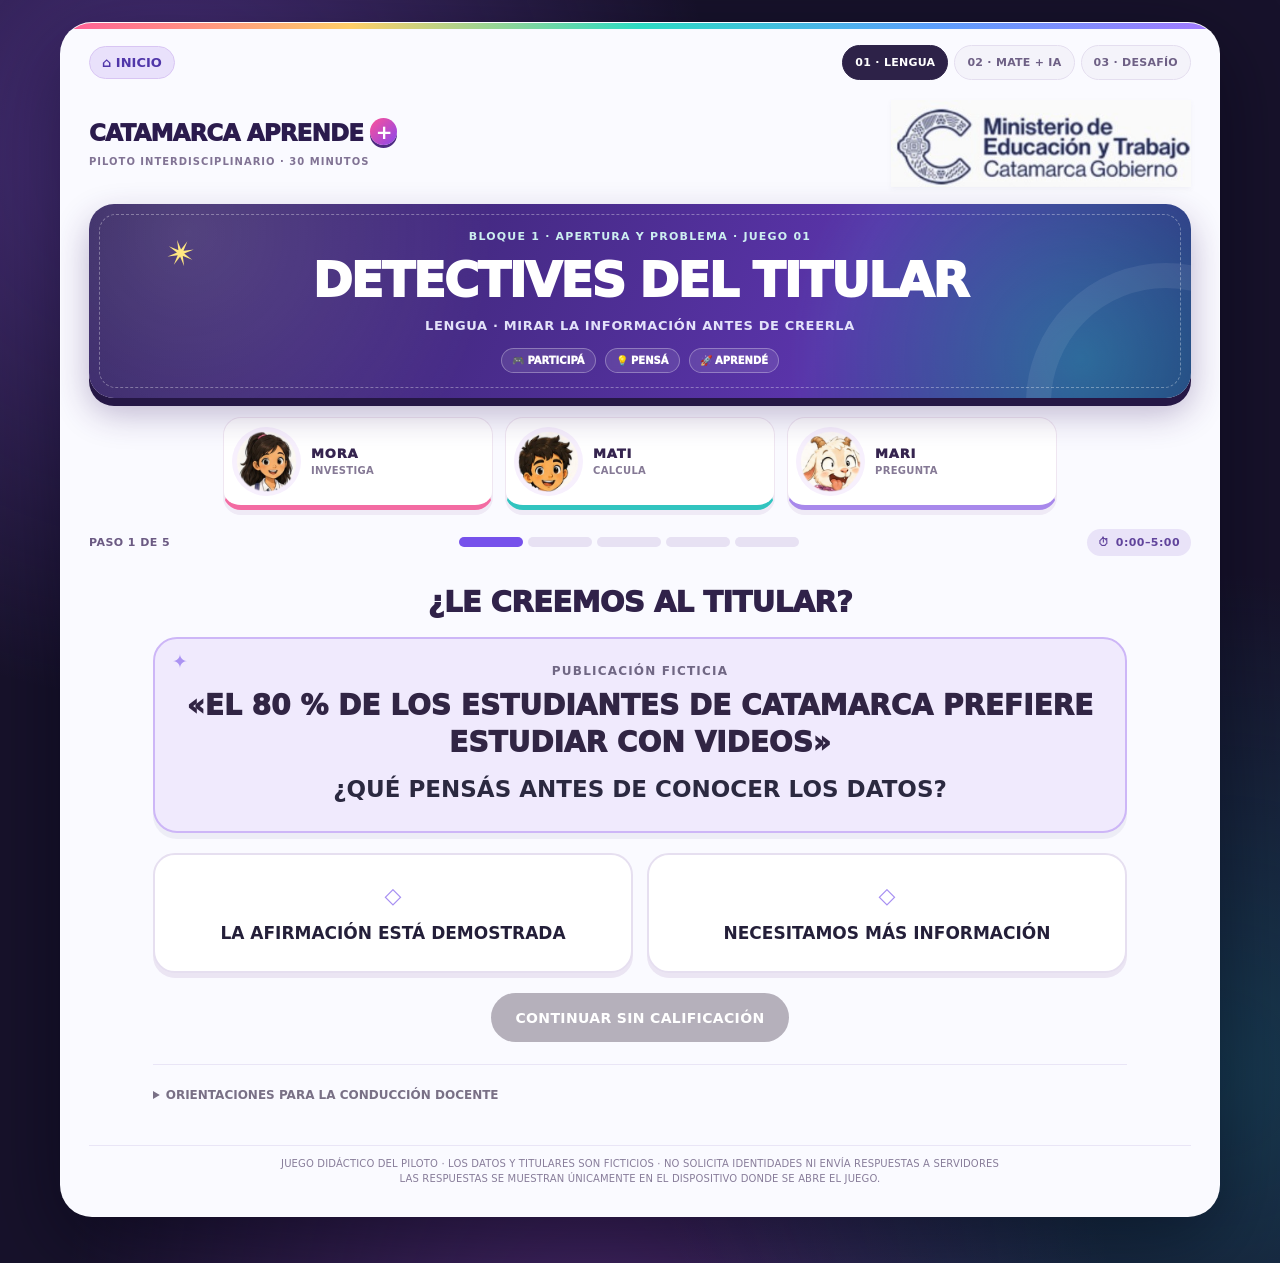
==== juego1/index.html @ d1eacff7 "Add files via upload" ====
<!doctype html>
<html lang="es-AR">
<head>
<meta charset="utf-8"><meta name="viewport" content="width=device-width,initial-scale=1">
<meta name="theme-color" content="#241638">
<meta name="description" content="Juego interactivo del piloto interdisciplinario Catamarca Aprende +. Bloque 1 de 3.">
<title>DETECTIVES DEL TITULAR | Catamarca Aprende +</title>
<link rel="stylesheet" href="../assets/styles.css">
</head>
<body>
<div class="shell game-shell juego1">
<nav class="site-nav" aria-label="Navegación de los juegos">
<a class="home-link" href="../index.html">⌂ INICIO</a>
<div class="block-nav"><a href="../juego1/index.html" aria-current="page">01 · LENGUA</a><a href="../juego2/index.html" >02 · MATE + IA</a><a href="../juego3/index.html" >03 · DESAFÍO</a></div>
</nav>
<div class="masthead"><div class="head-program"><div class="brand">CATAMARCA APRENDE <b>+</b></div><div class="pilot">PILOTO INTERDISCIPLINARIO · 30 MINUTOS</div></div><div class="institutional-lockup" aria-label="Ministerio de Educación y Trabajo, Gobierno de Catamarca"><img src="../assets/logo-ministerio-original.png" alt="Ministerio de Educación y Trabajo · Gobierno de Catamarca" width="264" height="76"></div></div>
<header class="ribbon"><span class="ribbon-spark" aria-hidden="true">✴</span><div class="block">BLOQUE 1 · APERTURA Y PROBLEMA · JUEGO <span id="game-num">01</span></div><h1>DETECTIVES DEL TITULAR</h1><div class="sub">LENGUA · MIRAR LA INFORMACIÓN ANTES DE CREERLA</div><div class="game-hero-chips"><span>🎮 PARTICIPÁ</span><span>💡 PENSÁ</span><span>🚀 APRENDÉ</span></div></header>
<div class="mascots" aria-label="Personajes institucionales: Mora, Mati y Mari">
<div class="mascot mora"><img src="../assets/mora.png" alt="Mora, estudiante adolescente de Catamarca" width="78" height="78"><div><strong>MORA</strong><small>INVESTIGA</small></div></div>
<div class="mascot mati"><img src="../assets/mati.png" alt="Mati, estudiante adolescente de Catamarca" width="78" height="78"><div><strong>MATI</strong><small>CALCULA</small></div></div>
<div class="mascot mari"><img src="../assets/mari.png" alt="Mari, cabrita de Catamarca" width="78" height="78"><div><strong>MARI</strong><small>PREGUNTA</small></div></div>
</div>
<div class="meta"><span id="progress-label"></span><div class="track" id="track" aria-label="Progreso"></div><span class="timer">⏱ <span id="step-time"></span></span></div>
<main id="content" class="content" aria-live="polite"></main>
<div class="footer">JUEGO DIDÁCTICO DEL PILOTO · LOS DATOS Y TITULARES SON FICTICIOS · NO SOLICITA IDENTIDADES NI ENVÍA RESPUESTAS A SERVIDORES<br>LAS RESPUESTAS SE MUESTRAN ÚNICAMENTE EN EL DISPOSITIVO DONDE SE ABRE EL JUEGO.</div>
</div>
<script>const SETTINGS={"filename":"Juego_1_Detectives_del_Titular.html","gameNo":"01","block":"BLOQUE 1 · APERTURA Y PROBLEMA","timing":"0:00–10:00","title":"DETECTIVES DEL TITULAR","subtitle":"LENGUA · MIRAR LA INFORMACIÓN ANTES DE CREERLA","steps":[{"type":"poll","time":"0:00–5:00","title":"¿LE CREEMOS AL TITULAR?","lead":"PUBLICACIÓN FICTICIA","headline":"«EL 80 % DE LOS ESTUDIANTES DE CATAMARCA PREFIERE ESTUDIAR CON VIDEOS»","prompt":"¿QUÉ PENSÁS ANTES DE CONOCER LOS DATOS?","options":["LA AFIRMACIÓN ESTÁ DEMOSTRADA","NECESITAMOS MÁS INFORMACIÓN"],"feedback":"ESTA ES UNA OPINIÓN INICIAL, NO UNA PRUEBA. NO HAY RESPUESTA CALIFICADA EN ESTA PRIMERA ELECCIÓN.","teacher":"Invitar a participar sin solicitar nombres ni mostrar identidades. No indicar aún cuál opción es más razonable."},{"type":"single","time":"5:00–10:00","title":"¿QUÉ AFIRMA REALMENTE?","prompt":"¿QUÉ SOSTIENE EL TITULAR FICTICIO?","options":["QUE SE CONSULTÓ A SOLO DIEZ ESTUDIANTES","QUE EL 80 % DE TODOS LOS ESTUDIANTES DE CATAMARCA PREFIERE VIDEOS","QUE TODOS LOS ESTUDIANTES VEN VIDEOS TODOS LOS DÍAS"],"correct":1,"feedback":"EL TITULAR HACE UNA AFIRMACIÓN SOBRE TODOS LOS ESTUDIANTES DE CATAMARCA; TODAVÍA NO SABEMOS SI SUS DATOS ALCANZAN PARA SOSTENERLA.","teacher":"Preguntar a quiénes se refiere «los estudiantes de Catamarca» y qué significa afirmar algo sobre todos."},{"type":"multi","time":"5:00–10:00","title":"BUSCAMOS LO QUE FALTA","prompt":"SELECCIONÁ LOS DATOS QUE NECESITARÍAMOS PARA EVALUAR LA AFIRMACIÓN.","options":["QUIÉN HIZO LA CONSULTA","A CUÁNTAS PERSONAS PREGUNTARON","DÓNDE SE HIZO","CÓMO ELIGIERON A LAS PERSONAS","DE QUÉ COLOR ERA EL AFICHE","QUÉ TAMAÑO TENÍA EL TITULAR"],"correct":[0,1,2,3],"feedback":"IMPORTAN LA FUENTE, EL TAMAÑO DEL GRUPO, EL LUGAR Y CÓMO SE ELIGIÓ A LAS PERSONAS. EL DISEÑO DEL AFICHE NO DEMUESTRA LA AFIRMACIÓN.","teacher":"Retomar las cuatro preguntas del guion: quién, cuántos, dónde y si representa a todos o solo a quienes contestaron."},{"type":"reveal","time":"5:00–10:00","title":"SE REVELAN LOS DATOS","prompt":"ESTO ES LO QUE SABEMOS DEL EJEMPLO INVENTADO:","facts":[["10","ESTUDIANTES CONSULTADOS"],["8","RESPONDIERON «VIDEOS»"],["?","NO SABEMOS CÓMO SE ELIGIÓ EL GRUPO"]],"bottom":"UNA CONSULTA A DIEZ PERSONAS NO DEMUESTRA POR SÍ SOLA QUÉ PREFIEREN TODOS LOS ESTUDIANTES DE CATAMARCA.","teacher":"Diferenciar los datos disponibles de la conclusión excesiva del titular. Explicitar que los datos fueron inventados con fines didácticos."},{"type":"single","time":"5:00–10:00","title":"UNA CONCLUSIÓN RESPONSABLE","prompt":"¿QUÉ PODEMOS AFIRMAR CON ESTOS DATOS?","options":["OCHO DE LOS DIEZ ESTUDIANTES CONSULTADOS RESPONDIERON «VIDEOS»","EL 80 % DE TODOS LOS ESTUDIANTES DE CATAMARCA PREFIERE VIDEOS","EN TODAS LAS ESCUELAS LOS VIDEOS SON LA OPCIÓN FAVORITA"],"correct":0,"feedback":"LA FRASE RESPONSABLE HABLA DEL GRUPO QUE REALMENTE FUE CONSULTADO, SIN EXTENDERLO A TODA LA PROVINCIA.","teacher":"Cerrar preguntando: ¿qué cambia cuando decimos «de los diez consultados» en lugar de «de Catamarca»?"}]};</script><script src="../assets/game.js"></script>
</body></html>
---- assets/styles.css ----
:root{--violet:#6938a0;--deep:#3f236d;--paper:#fffcf8;--ink:#2d2441;--ice:#dff4ff;--iceborder:#9fd4f2;--line:#e8deef;--neutral:#f7f5fa;--good:#174f49;--warn:#8c4e25}
*{box-sizing:border-box}html{font-family:system-ui,-apple-system,'Segoe UI',Arial,sans-serif;color:var(--ink);background:#f0eff7}
body{margin:0;padding:22px 16px 34px;min-height:100vh;background:radial-gradient(circle at 2% 4%,#efe5fb,transparent 28%),radial-gradient(circle at 96% 94%,#dff5ff,transparent 30%),#f3f1f7}
.shell{max-width:1040px;margin:0 auto;background:var(--paper);border:3px dotted #a779c8;border-radius:26px;padding:18px 24px 24px;box-shadow:0 14px 46px #3825551c}
.masthead{display:flex;justify-content:space-between;align-items:center;gap:12px;font-weight:800;font-size:13px;letter-spacing:.075em;color:#5f427e;padding:4px 5px 12px}.brand b{display:inline-grid;place-items:center;background:#702fa8;color:white;width:19px;height:19px;border-radius:50%}.pilot{font-size:11px;color:#7d748b;text-align:right}
.ribbon{position:relative;background:var(--violet);color:white;text-align:center;border-radius:17px;padding:16px 20px 17px;box-shadow:0 5px 0 #47236c;overflow:hidden}.ribbon:before{content:'';position:absolute;inset:7px;border:2px dashed #ffffff80;border-radius:11px;pointer-events:none}.ribbon .block{font-size:12px;letter-spacing:.12em;font-weight:850;opacity:.92}.ribbon h1{margin:6px 0 0;font-size:clamp(23px,3.6vw,37px);line-height:1.14;letter-spacing:.005em}.ribbon .sub{font-size:12px;font-weight:750;letter-spacing:.07em;margin-top:9px;opacity:.95}
.mascots{display:flex;justify-content:center;gap:9px;margin:16px auto 7px}.mascot{padding:6px 11px;border:1px solid #ded4ee;border-radius:999px;background:#fff;color:#65488b;font-size:11px;font-weight:800}.mascot .face{font-size:15px;margin-right:4px}
.meta{display:flex;justify-content:space-between;align-items:center;flex-wrap:wrap;gap:8px;margin:16px 0 8px;font-size:12px;font-weight:800;color:#715b8a}.timer{display:inline-flex;align-items:center;gap:6px;background:#eee8f7;border-radius:999px;padding:7px 11px}.track{display:flex;gap:5px;flex:1;max-width:260px}.track span{height:8px;border-radius:99px;flex:1;background:#e6dfed}.track span.active{background:#8759b6}
.content{padding:8px 4px 2px}.step-title{font-size:clamp(19px,2.5vw,26px);margin:6px 0 15px;font-weight:900;color:#432267;text-align:center}.blue{background:var(--ice);border:2px solid var(--iceborder);border-radius:22px;text-align:center;padding:21px 19px;margin:10px 0 18px;box-shadow:0 4px 0 #b5e2fa}.blue .lead{color:#576a89;font-size:11px;letter-spacing:.13em;font-weight:850;margin-bottom:9px}.blue .headline{font-size:clamp(18px,2.8vw,27px);font-weight:950;color:#342858;line-height:1.33;margin-bottom:13px}.blue .prompt{font-size:clamp(19px,2.7vw,25px);font-weight:880;line-height:1.38}.blue .headline+.prompt{font-size:clamp(17px,2.5vw,23px)}
.options{display:grid;grid-template-columns:repeat(3,minmax(0,1fr));gap:13px;margin:15px 0}.options.two{grid-template-columns:repeat(2,minmax(0,1fr))}.options.many{grid-template-columns:repeat(3,minmax(0,1fr))}
.option{min-height:122px;width:100%;text-align:center;background:#fff;border:2px solid #e4d9ee;border-radius:16px;padding:19px 12px;box-shadow:0 5px 0 #efebf3;font-family:inherit;color:var(--ink);font-size:clamp(13px,1.6vw,17px);line-height:1.37;word-wrap:break-word;font-weight:850;cursor:pointer;transition:transform .13s,border .13s,box-shadow .13s}.option:hover:not(:disabled){transform:translateY(-2px);border-color:#a382c9}.option:focus-visible,.action:focus-visible,.secondary:focus-visible,.person:focus-visible,textarea:focus-visible{outline:3px solid #f1a94e;outline-offset:3px}.option.selected{border-color:var(--violet);background:#f0e6fc;box-shadow:0 5px 0 #dccbef}.option:disabled{cursor:default;opacity:1}
.mini-note{margin:8px 0 12px;font-size:13px;color:#726783;text-align:center}.person-grid{display:grid;grid-template-columns:repeat(5,minmax(0,1fr));gap:12px;max-width:720px;margin:18px auto}.person{background:#fff;border:2px solid #e0d6e9;border-radius:17px;height:102px;display:flex;flex-direction:column;align-items:center;justify-content:center;gap:5px;font-family:inherit;font-size:27px;cursor:pointer;color:#5d5270}.person small{font-size:11px;font-weight:850}.person.selected{background:#e5ddf6;border-color:#7950ac;box-shadow:inset 0 0 0 2px #ffffff95}.count{text-align:center;font-size:19px;font-weight:900;color:var(--deep)}
.facts{display:grid;grid-template-columns:repeat(3,minmax(0,1fr));gap:14px;margin:22px 0}.fact{padding:21px 12px;min-height:158px;background:#fff;border:2px solid #e9e0ef;border-radius:16px;text-align:center;display:flex;flex-direction:column;justify-content:center;gap:12px}.fact strong{font-size:39px;color:var(--violet)}.fact span{font-weight:850;font-size:15px;line-height:1.38}.bottom-note{text-align:center;font-weight:750;line-height:1.55;background:#f8f6fc;border-radius:12px;padding:15px;margin:18px 0}
textarea{width:100%;display:block;border:2px solid #b9a4d2;border-radius:14px;padding:16px;font-family:inherit;font-weight:750;min-height:113px;resize:vertical;font-size:16px;background:#fff;line-height:1.5}.model{background:#f1f6fb;border-left:5px solid #5a81bb;border-radius:10px;padding:16px;margin-top:15px;line-height:1.5}.model strong{display:block;margin-bottom:7px}
.controls{display:flex;align-items:center;justify-content:center;gap:10px;flex-wrap:wrap;margin:18px 0 12px}.action,.secondary{padding:13px 23px;border-radius:999px;border:0;font-family:inherit;font-weight:850;letter-spacing:.025em;font-size:14px;cursor:pointer;min-width:175px}.action{background:var(--violet);color:white;box-shadow:0 4px 0 #4b2576}.action:hover:not(:disabled){background:#5c288e}.action:disabled{background:#a9a3b2;box-shadow:none;cursor:not-allowed}.secondary{background:#f5f0f9;color:#5b3d81;border:1px solid #e0d3ea}
.feedback{padding:17px 19px;border-radius:14px;margin:18px 0;font-weight:780;line-height:1.5;background:#eee9f6;color:#4b3466;border-left:5px solid var(--violet)}.feedback.good{background:#eaf5f1;border-left-color:var(--good);color:#224f49}.feedback.try{background:#fff2e8;border-left-color:var(--warn);color:#754521}
.teacher{border-top:1px solid var(--line);margin-top:22px;padding-top:13px;font-size:13px;color:#6b6176}.teacher summary{cursor:pointer;font-weight:800}.teacher p{line-height:1.5}.footer{text-align:center;margin-top:20px;padding:10px 0 2px;border-top:1px solid var(--line);color:#8e849c;font-size:11px;line-height:1.5}
.finish{margin:20px 0 14px;text-align:center;font-size:22px;font-weight:850;color:#5a377f}
@media(max-width:650px){body{padding:8px}.shell{padding:11px 12px;border-radius:16px}.masthead{font-size:11px}.options,.options.many,.options.two,.facts{grid-template-columns:1fr}.option{min-height:83px;font-size:15px}.person-grid{gap:5px}.person{height:80px;font-size:21px}.fact{min-height:110px}.blue{padding:17px 13px}.mascot{font-size:10px;padding:5px 7px}.pilot{font-size:9px}.ribbon{padding:17px 10px}.meta{justify-content:center}.track{width:100%;max-width:none}}
@media print{body{background:#fff}.shell{box-shadow:none}.controls,.teacher,.footer{display:none}}

/* Ajustes visuales del piloto: personajes originales y navegación GitHub Pages */
:root{--pink:#c85a89;--teal:#0795a3;--mari:#b88956}
a{color:inherit}body{background:radial-gradient(circle at 8% 10%,#f8e7f5 0,transparent 32%),radial-gradient(circle at 93% 87%,#ddf4ff 0,transparent 31%),#f4f0fa}
.shell{max-width:1080px;border-color:#a584bf;box-shadow:0 18px 50px #34204e20}
.site-nav{display:flex;align-items:center;justify-content:space-between;gap:12px;flex-wrap:wrap;margin:0 0 13px}
.home-link{display:inline-flex;align-items:center;gap:7px;text-decoration:none;font-size:13px;font-weight:900;color:#5b347e;padding:8px 12px;border-radius:99px;background:#efe6f9}
.home-link:hover{background:#e7d9f5}
.block-nav{display:flex;gap:6px;flex-wrap:wrap}
.block-nav a{font-size:11px;font-weight:900;letter-spacing:.025em;text-decoration:none;color:#654979;padding:8px 10px;border-radius:99px;background:#f7f4fa;border:1px solid #e7dcf1}
.block-nav a[aria-current="page"]{color:white;background:#7246a2;border-color:#7246a2}
.block-nav a:hover{border-color:#ad87c9}
.masthead{padding:5px 5px 14px}
.ribbon{background:linear-gradient(124deg,#7743ac,#633296 60%,#5a2a89);border-radius:18px;box-shadow:0 5px 0 #4b256d}
.ribbon h1{text-wrap:balance}.ribbon .sub{line-height:1.45}
.mascots{gap:12px;flex-wrap:wrap;margin:14px auto 13px}
.mascot{display:flex;align-items:center;gap:10px;min-width:175px;justify-content:center;padding:7px 15px 7px 7px;border:2px solid #eadff0;border-radius:20px;background:#fff;color:#65488b;box-shadow:0 3px 0 #efebf3;font-size:12px;letter-spacing:.07em}
.mascot img{height:78px;width:78px;object-fit:contain;display:block;border-radius:50%;background:#fff9f6}
.mascot strong{font-size:15px;font-weight:950;color:#402a55}.mascot small{display:block;color:#877a98;margin-top:4px;font-size:9px;letter-spacing:.03em}
.mascot.mora{border-bottom:4px solid #dc75a0}.mascot.mati{border-bottom:4px solid #2e9dac}.mascot.mari{border-bottom:4px solid #b486c9}
.content .step-title{margin-top:10px}.blue{background:#e5f5ff;border-color:#9bcfe9}
.option{background:#fffdfc}.option.selected{background:#f3eafb}
.footer{margin-top:25px}
.home-ribbon{padding:26px 18px 26px}.home-ribbon h1{font-size:clamp(30px,5vw,53px);margin-bottom:13px}.home-ribbon .sub{font-size:14px}
.intro{text-align:center;line-height:1.58;font-size:15px;color:#665672;max-width:760px;margin:18px auto}
.home-cast{display:flex;gap:15px;justify-content:center;margin:22px 0 20px;flex-wrap:wrap}
.home-cast .hero-character{border:2px solid #ecdff2;border-radius:20px;padding:13px 17px;display:flex;flex-direction:column;align-items:center;gap:6px;min-width:168px;background:linear-gradient(160deg,#fff,#f8f3fb);box-shadow:0 4px 0 #f0eaf4}
.hero-character img{height:140px;width:140px;object-fit:contain}.hero-character strong{font-size:15px;letter-spacing:.08em;color:#583476}
.hero-character span{font-size:11px;color:#80708a}
.games-grid{display:grid;grid-template-columns:repeat(3,minmax(0,1fr));gap:15px;margin:23px 0}
.game-card{padding:19px;border:2px solid #e6dbef;border-radius:22px;background:#fff;display:flex;flex-direction:column;align-items:flex-start;box-shadow:0 6px 0 #ece6f2}
.game-card .number{font-size:11px;font-weight:950;letter-spacing:.14em;color:#754d9b}
.game-card h2{font-size:23px;line-height:1.23;color:#4a2770;margin:9px 0 7px}
.game-card .hours{font-size:12px;font-weight:900;color:#3b859b;background:#e8f6fb;border-radius:99px;padding:5px 9px}
.game-card p{font-size:14px;line-height:1.6;color:#6a5a78;flex:1}
.game-card a.play{display:inline-flex;align-items:center;justify-content:center;background:#6938a0;color:white;font-weight:900;text-decoration:none;border-radius:99px;padding:12px 17px;width:100%;margin-top:9px;box-shadow:0 3px 0 #45226a}
.game-card a.play:hover{background:#54257f}
.info-strip{display:flex;align-items:flex-start;gap:10px;background:#eff9fc;border:1px solid #c5eaf5;border-radius:15px;padding:16px;color:#51677a;font-size:13px;line-height:1.5;margin:17px 0}
.info-strip strong{color:#334c68}
.person{transition:background .1s}.person .student-avatar{display:inline-grid;place-items:center;width:39px;height:39px;border-radius:50%;background:#eef1fb;color:#82659d}
.person .student-avatar svg{width:28px;height:28px;fill:currentColor}
.person.selected .student-avatar{color:#4d3777;background:#d4c4e5}
@media(max-width:760px){.games-grid{grid-template-columns:1fr}.game-card h2{font-size:22px}.site-nav{justify-content:center}.home-ribbon{padding:22px 14px}.home-cast{gap:8px}.home-cast .hero-character{min-width:0;width:31%;padding:10px 4px}.hero-character img{max-width:100%;width:100px;height:100px}.hero-character strong{font-size:12px}.hero-character span{font-size:10px;text-align:center}}
@media(max-width:650px){.mascots{gap:6px;justify-content:space-around}.mascot{gap:3px;padding:5px;border-radius:13px;min-width:0;width:31%;flex-direction:column}.mascot img{width:65px;height:65px}.mascot strong{font-size:11px}.mascot small{display:none}.block-nav{justify-content:center}.block-nav a{font-size:10px;padding:7px 9px}.home-link{font-size:11px}.pilot{text-align:right}}
@media(prefers-reduced-motion:reduce){.option{transition:none}html{scroll-behavior:auto}}

/* IDENTIDAD VISUAL JUVENIL · CATAMARCA APRENDE + · versión 2 */
:root {--violet:#6942e6;--deep:#281945;--ink:#241f39;--paper:#ffffff;--ice:#e5faff;--iceborder:#b1eaf5;--line:#e9e5f6;--good:#176b59;--warn:#974d23;--hot:#ff5d98;--aqua:#31d2ca;--gold:#ffcf5c}
html{scroll-behavior:smooth;background:#17122b}
body{min-height:100vh;background:radial-gradient(ellipse at 13% 12%,#6540a8aa,transparent 35%),radial-gradient(ellipse at 94% 85%,#176d8070,transparent 33%),radial-gradient(ellipse at 46% 125%,#4a286d,transparent 55%),#17122b; padding:22px 14px 46px;}
.shell{position:relative;max-width:1160px;padding:20px 28px 28px;border:1px solid #ffffff24;border-radius:32px;background:#fafaff;box-shadow:0 24px 80px #03020f75;overflow:hidden}
.shell:before{content:"";position:absolute;pointer-events:none;inset:0 0 auto;height:6px;background:linear-gradient(90deg,#ff5d98,#ffce68,#2cdbc3,#5b9ffc,#a47aff)}
.masthead{position:relative;display:flex;justify-content:space-between;align-items:center;gap:20px;padding:7px 0 17px;margin-bottom:0;color:var(--ink)}
.head-program{display:flex;flex-direction:column;gap:8px}
.brand{font-size:clamp(15px,2.4vw,23px);line-height:1.2;font-weight:950;letter-spacing:-.035em;color:#2b1b4d}
.brand b{display:inline-grid;width:27px;height:27px;background:linear-gradient(135deg,#ff5197,#8946ee);box-shadow:0 3px 0 #4e2a82;color:white;font-size:20px;vertical-align:2px}
.pilot{font-size:10px;text-align:left;letter-spacing:.10em;line-height:1.35;color:#817394;font-weight:850}
.institutional-lockup{width:min(300px,43%);min-width:200px;display:flex;align-items:center;justify-content:flex-end}
.institutional-lockup img{display:block;max-width:100%;height:auto;width:300px;filter:drop-shadow(0 2px 2px #2c23400b)}
.ribbon{isolation:isolate;position:relative;overflow:hidden;border-radius:25px;padding:24px 30px 23px;text-align:center;color:#fff;background:radial-gradient(circle at 11% 14%,#8e57e5 0%,transparent 33%),radial-gradient(circle at 91% 82%,#07baa68c 0%,transparent 37%),linear-gradient(121deg,#27205c,#552c9e 51%,#321e70);box-shadow:0 8px 0 #251745,0 15px 35px #371d6352}
.ribbon:before{inset:10px;border:1.5px dashed #ffffff55;border-radius:17px}
.ribbon:after{content:"";position:absolute;pointer-events:none;border:25px solid #ffffff13;border-radius:100%;width:230px;height:230px;right:-115px;bottom:-145px;z-index:-1}
.ribbon .block{font-size:12px;font-weight:900;letter-spacing:.11em;position:relative;z-index:1;color:#d8fff9}
.ribbon h1{font-size:clamp(31px,5vw,58px);font-weight:950;line-height:1.06;letter-spacing:-.035em;max-width:900px;margin:13px auto 13px;position:relative;z-index:1;text-wrap:balance}
.ribbon .sub{font-size:clamp(10px,1.35vw,13px);font-weight:800;letter-spacing:.05em;line-height:1.65;position:relative;z-index:1;color:#ebebff}
.ribbon .sub span{color:#87f1e8}
.home-ribbon{padding:39px 28px 34px}
.home-ribbon h1{font-size:clamp(38px,6.3vw,72px);margin:12px auto 18px}
.hero-shape{position:absolute;pointer-events:none;font-weight:900;opacity:.67;animation:floaty 6s ease-in-out infinite;z-index:0}
.hero-shape-a{font-size:49px;top:19px;left:8%;color:#ffc75d;transform:rotate(-14deg)}
.hero-shape-b{font-size:107px;top:15px;right:10%;color:#5cf8da;animation-delay:-3s}
.hero-shape-c{font-size:36px;bottom:5%;left:18%;color:#ff8ca8;animation-delay:-1.3s}
.hero-kickers,.game-hero-chips{display:flex;justify-content:center;align-items:center;flex-wrap:wrap;gap:9px;margin-top:21px;position:relative;z-index:1}
.hero-kickers span,.game-hero-chips span{font-size:11px;line-height:1.1;white-space:nowrap;font-weight:950;border:1px solid #ffffff4d;background:#ffffff19;padding:10px 13px;border-radius:30px;backdrop-filter:blur(3px)}
.intro{font-size:clamp(14px,1.5vw,16px);font-weight:600;color:#5b5270;max-width:830px;margin:24px auto 26px;line-height:1.7}
.segment-heading{display:flex;align-items:baseline;justify-content:space-between;gap:12px;margin:15px 3px 12px;flex-wrap:wrap}
.segment-heading span{display:inline-flex;align-items:center;gap:8px;background:#eae2ff;color:#6744b0;border-radius:20px;padding:7px 11px;font-size:10px;font-weight:950;letter-spacing:.12em}
.segment-heading strong{font-size:12px;color:#7a7392;letter-spacing:.045em}
.home-cast{display:grid;grid-template-columns:repeat(3,minmax(0,1fr));margin:0 0 27px;gap:14px}
.home-cast .hero-character{min-width:0;width:100%;border:1px solid #eddfef;border-radius:23px;padding:14px 10px 15px;background:linear-gradient(147deg,#fff,#fff3fc);box-shadow:0 6px 0 #ead9ed;gap:7px;position:relative;overflow:hidden}
.home-cast .hero-character:before{content:"";width:125px;height:125px;border-radius:50%;background:#fbcee5;position:absolute;top:4px;left:50%;transform:translateX(-50%);opacity:.4}
.hero-character:nth-child(2){background:linear-gradient(147deg,#fff,#effaff);border-color:#dcf0f4;box-shadow:0 6px 0 #d8edf0}
.hero-character:nth-child(2):before{background:#7fe6e4}
.hero-character:nth-child(3){background:linear-gradient(147deg,#fff,#f4eeff);border-color:#e6ddf4;box-shadow:0 6px 0 #e3dcf1}
.hero-character:nth-child(3):before{background:#c9a6ff}
.hero-character img{position:relative;z-index:1;width:125px;height:125px;object-fit:contain;filter:drop-shadow(0 8px 8px #2f1b3520)}
.hero-character strong{position:relative;z-index:1;font-size:15px;color:#322447;font-weight:950}
.hero-character span{position:relative;z-index:1;font-size:12px;color:#736981;font-weight:680;text-align:center}
.game-heading{margin-top:28px}
.games-grid{gap:16px;margin:13px 0 20px}
.game-card{position:relative;overflow:hidden;background:#fff;border:1px solid #e6e4ef;border-radius:26px;padding:17px 20px 19px;box-shadow:0 7px 0 #e8e3f4,0 13px 25px #24143e0c;transition:transform .18s,box-shadow .18s}
.game-card:hover{transform:translateY(-5px);box-shadow:0 12px 0 #e8e3f4,0 17px 29px #24143e1c}
.card-art{position:relative;width:100%;height:92px;border-radius:17px;margin-bottom:19px;display:grid;place-items:center;background:linear-gradient(120deg,#efdfff,#c9affc);overflow:hidden}
.game-card-2 .card-art{background:linear-gradient(120deg,#d2fcf2,#a3e4fa)}
.game-card-3 .card-art{background:linear-gradient(120deg,#ffe8cc,#ffc2dc)}
.card-art:before{content:"";position:absolute;inset:auto -18px -99px auto;background:#ffffff53;width:210px;height:180px;border-radius:100%}
.card-art .art-icon{position:relative;font-size:49px;transform:rotate(-8deg);filter:drop-shadow(0 4px 3px #42166c25)}
.card-art .art-orbit{position:absolute;left:16%;top:15%;font-size:32px;color:#fff}
.card-art .art-dot{position:absolute;right:15%;bottom:18%;font-size:23px;color:#ffffffd9}
.game-card .number{letter-spacing:.07em;font-size:10px;color:#6844aa}
.game-card-2 .number{color:#167f81}.game-card-3 .number{color:#ac4371}
.game-card h2{font-size:clamp(21px,2.3vw,28px);line-height:1.1;color:#28213f;letter-spacing:-.025em;margin:10px 0 12px}
.game-card .hours{background:#f0ecff;color:#6d44b8;font-size:11px}
.game-card-2 .hours{background:#e3f8f5;color:#127d7b}
.game-card-3 .hours{background:#ffedf4;color:#af386e}
.game-card p{color:#5e5870;font-size:13px;line-height:1.65;margin:14px 0 15px}
.game-card a.play{background:#633ddd;box-shadow:0 4px 0 #3d2a9e;min-height:47px;font-size:12px;letter-spacing:.03em;transition:transform .15s,background .15s}
.game-card-2 a.play{background:#147d86;box-shadow:0 4px 0 #08535b}
.game-card-3 a.play{background:#c34478;box-shadow:0 4px 0 #80315b}
.game-card a.play:hover{background:#4826af;transform:translateY(-2px)}
.game-card-2 a.play:hover{background:#096773}.game-card-3 a.play:hover{background:#a32b65}
.info-strip{border:1px solid #c6eeed;background:#effcfb;color:#3b6270;border-radius:18px}
/* GAMES: futuristic magazine + approachable, contrasted activity surfaces */
.game-shell.juego1{--gameaccent:#7651eb;--gamepale:#f0eafd;--gameborder:#cdb6f7}
.game-shell.juego2{--gameaccent:#008d8f;--gamepale:#e8fcf8;--gameborder:#a2ece4}
.game-shell.juego3{--gameaccent:#cc4178;--gamepale:#fff0f6;--gameborder:#ffc5df}
.site-nav{margin:2px 0 13px}.home-link{background:#e9e1fb;color:#5036a9;border:1px solid #d8c5f3}
.block-nav a{background:#f4f3fa;border:1px solid #e4deef;font-size:11px;color:#6e6085;padding:10px 12px}
.block-nav a[aria-current="page"]{background:#2d2248;border-color:#2d2248;color:white}
.game-shell .ribbon{padding:26px 25px 25px;background:radial-gradient(circle at 9% 15%,#ffffff25 0,transparent 30%),radial-gradient(circle at 90% 80%,#16e6c655 0,transparent 29%),linear-gradient(115deg,#30205e,#5a34aa 67%,#2a2a75)}
.juego2 .ribbon{background:radial-gradient(circle at 10% 14%,#ffffff27,transparent 31%),linear-gradient(115deg,#093b60,#0f7e8b 65%,#164773)}
.juego3 .ribbon{background:radial-gradient(circle at 10% 14%,#ffffff24,transparent 34%),linear-gradient(115deg,#592660,#b44380 70%,#822b61)}
.game-shell .ribbon h1{font-size:clamp(27px,4.2vw,48px);margin:12px auto 6px}
.game-shell .ribbon .block{font-size:11px}
.ribbon-spark{position:absolute;left:7%;top:15%;color:#ffe781;font-size:36px;transform:rotate(-15deg)}
.game-hero-chips{margin-top:12px}.game-hero-chips span{font-size:10px;padding:6px 10px}
.mascots{margin:19px auto 16px;gap:12px}
.mascot{flex:1;max-width:270px;min-width:0;justify-content:flex-start;border:1px solid #efe6f1;background:#fff;border-radius:18px;padding:9px 12px 9px 8px;box-shadow:0 5px 0 #efeaf6}
.mascot img{width:69px;height:69px;background:#f7f0fd}
.mascot.mora{border-bottom:5px solid #f36ba2}.mascot.mati{border-bottom:5px solid #31c4bf}.mascot.mari{border-bottom:5px solid #a888eb}
.mascot strong{font-size:13px;color:#35244f}.mascot small{font-size:10px;color:#857995}
.meta{font-size:11px;letter-spacing:.04em;color:#6b5a83;margin:19px 0 12px}
.timer{background:#e9e3f8;color:#61449c}
.track{max-width:340px}.track span{height:10px;background:#e7e1f3}.track span.active{background:var(--gameaccent)}
.content{padding:4px 3px 8px;max-width:980px;margin:auto}
.content .step-title{font-size:clamp(20px,2.5vw,29px);color:#302249;margin:13px 0 18px;font-weight:950;letter-spacing:-.02em}
.blue{position:relative;background:var(--gamepale);border:2px solid var(--gameborder);border-radius:24px;padding:25px 25px;box-shadow:0 6px 0 #d8d7e760}
.blue:before{content:"✦";position:absolute;top:11px;left:17px;font-size:19px;color:var(--gameaccent);opacity:.56}
.blue .lead{font-size:12px;letter-spacing:.1em;color:#706784}
.blue .headline{color:#312544;font-size:clamp(17px,2.7vw,28px)}
.blue .prompt{font-size:clamp(19px,2.6vw,26px);color:#2b2940}
.options{gap:14px;margin:20px 0}
.option{position:relative;min-height:120px;background:white;border:2px solid #e6dff0;border-radius:22px;padding:18px 15px;box-shadow:0 5px 0 #ebe5f3;font-size:clamp(13px,1.65vw,17px);font-weight:850;line-height:1.48;transition:transform .17s,box-shadow .17s,border-color .17s,background .17s}
.option:before{content:"◇";display:block;color:var(--gameaccent);font-size:22px;margin:0 auto 9px;opacity:.65}
.option:hover:not(:disabled){transform:translateY(-4px);border-color:var(--gameaccent);box-shadow:0 8px 0 #e8dff2}
.option.selected{background:var(--gamepale);border-color:var(--gameaccent);box-shadow:0 5px 0 #c6bde2}
.option.selected:before{content:"◆";opacity:1}
.option:focus-visible,.action:focus-visible,.secondary:focus-visible,.person:focus-visible,textarea:focus-visible,a:focus-visible{outline:3px solid #ffbf50;outline-offset:3px}
.action{background:var(--gameaccent);box-shadow:0 5px 0 #332755;color:white;min-height:49px;padding:13px 24px}
.action:hover:not(:disabled){filter:brightness(.9);transform:translateY(-2px)}
.action:disabled{background:#b5b0bb;box-shadow:none}
.secondary{background:#f2eef9;border:1px solid #e0d4ef;color:#4d3a80;min-height:49px}
.person-grid{gap:10px}.person{min-height:105px;height:auto;border:2px solid #e7def3;box-shadow:0 4px 0 #eee7f6;transition:transform .12s,border-color .12s}
.person:hover:not(:disabled){transform:translateY(-3px)}.person.selected{background:#dbf7f2;border-color:var(--gameaccent);box-shadow:0 4px 0 #a4e1df}
.person .student-avatar{background:#f2edf9;color:#7458a3}.person.selected .student-avatar{background:#bceae6;color:#0b7d83}
.count{background:#f0fcf8;border-radius:14px;padding:12px;font-size:19px;color:#087d81}
.fact{border:2px solid #ebe4f4;box-shadow:0 4px 0 #ece7f5;border-radius:20px}.fact strong{color:var(--gameaccent)}
.feedback{border-radius:18px}.teacher{font-size:12px;color:#797086}.teacher summary{padding:10px 0}
.footer{font-size:10px;letter-spacing:.015em;color:#887d9a}
@keyframes floaty{50%{translate:0 -12px}}
@media (max-width:760px){body{padding:9px 7px 18px}.shell{padding:16px 13px 22px;border-radius:23px}.masthead{align-items:center;gap:8px}.institutional-lockup{width:50%;min-width:0}.institutional-lockup img{width:100%}.brand{font-size:clamp(13px,3.7vw,20px)}.brand b{width:21px;height:21px;font-size:16px}.pilot{font-size:8px}.home-ribbon{padding:31px 15px 30px}.home-ribbon h1{font-size:clamp(31px,9vw,59px)}.hero-shape-b{right:2%;opacity:.25}.home-cast{grid-template-columns:repeat(3,minmax(0,1fr));gap:8px}.home-cast .hero-character{padding:9px 3px 11px}.hero-character img{width:100px;height:100px;max-width:100%}.hero-character strong{font-size:13px}.hero-character span{font-size:10px}.home-cast .hero-character:before{width:92px;height:92px}.games-grid{grid-template-columns:1fr}.card-art{height:100px}.game-card{padding:17px}.game-card h2{font-size:23px}.game-card p{font-size:13px}.mascots{gap:8px}.mascot{width:31%;min-width:0;max-width:unset;flex:1;flex-direction:column;gap:2px;padding:8px 4px 7px}.mascot img{width:56px;height:56px}.mascot strong{font-size:11px}.mascot small{font-size:8px}.game-shell .ribbon{padding:25px 12px 22px}.ribbon-spark{left:5%;top:10%;font-size:20px}.game-hero-chips{gap:6px}.game-hero-chips span{font-size:8px;padding:6px 7px}.content .step-title{font-size:20px}.blue{padding:24px 13px}.options{grid-template-columns:1fr;gap:10px}.options.two,.options.many{grid-template-columns:1fr}.option{min-height:76px;padding:12px;font-size:14px}.option:before{display:inline;margin-right:10px;font-size:15px}.person-grid{gap:6px}.person{min-height:80px;padding:3px}.person .student-avatar{width:30px;height:30px}.person .student-avatar svg{width:22px;height:22px}.facts{gap:7px}.fact{padding:9px 5px;min-height:116px}.fact strong{font-size:30px}.fact span{font-size:10px}.meta{gap:7px}.meta .track{max-width:120px}}
@media(max-width:410px){.institutional-lockup{width:54%}.masthead{gap:6px}.brand{font-size:12px}.pilot{font-size:7px}.game-hero-chips span{font-size:7px}.block-nav a{font-size:9px;padding:7px 8px}.ribbon .block{font-size:9px}.game-shell .ribbon h1{font-size:28px}}
@media(prefers-reduced-motion:reduce){*,*:before,*:after{animation:none!important;transition:none!important;scroll-behavior:auto!important}}
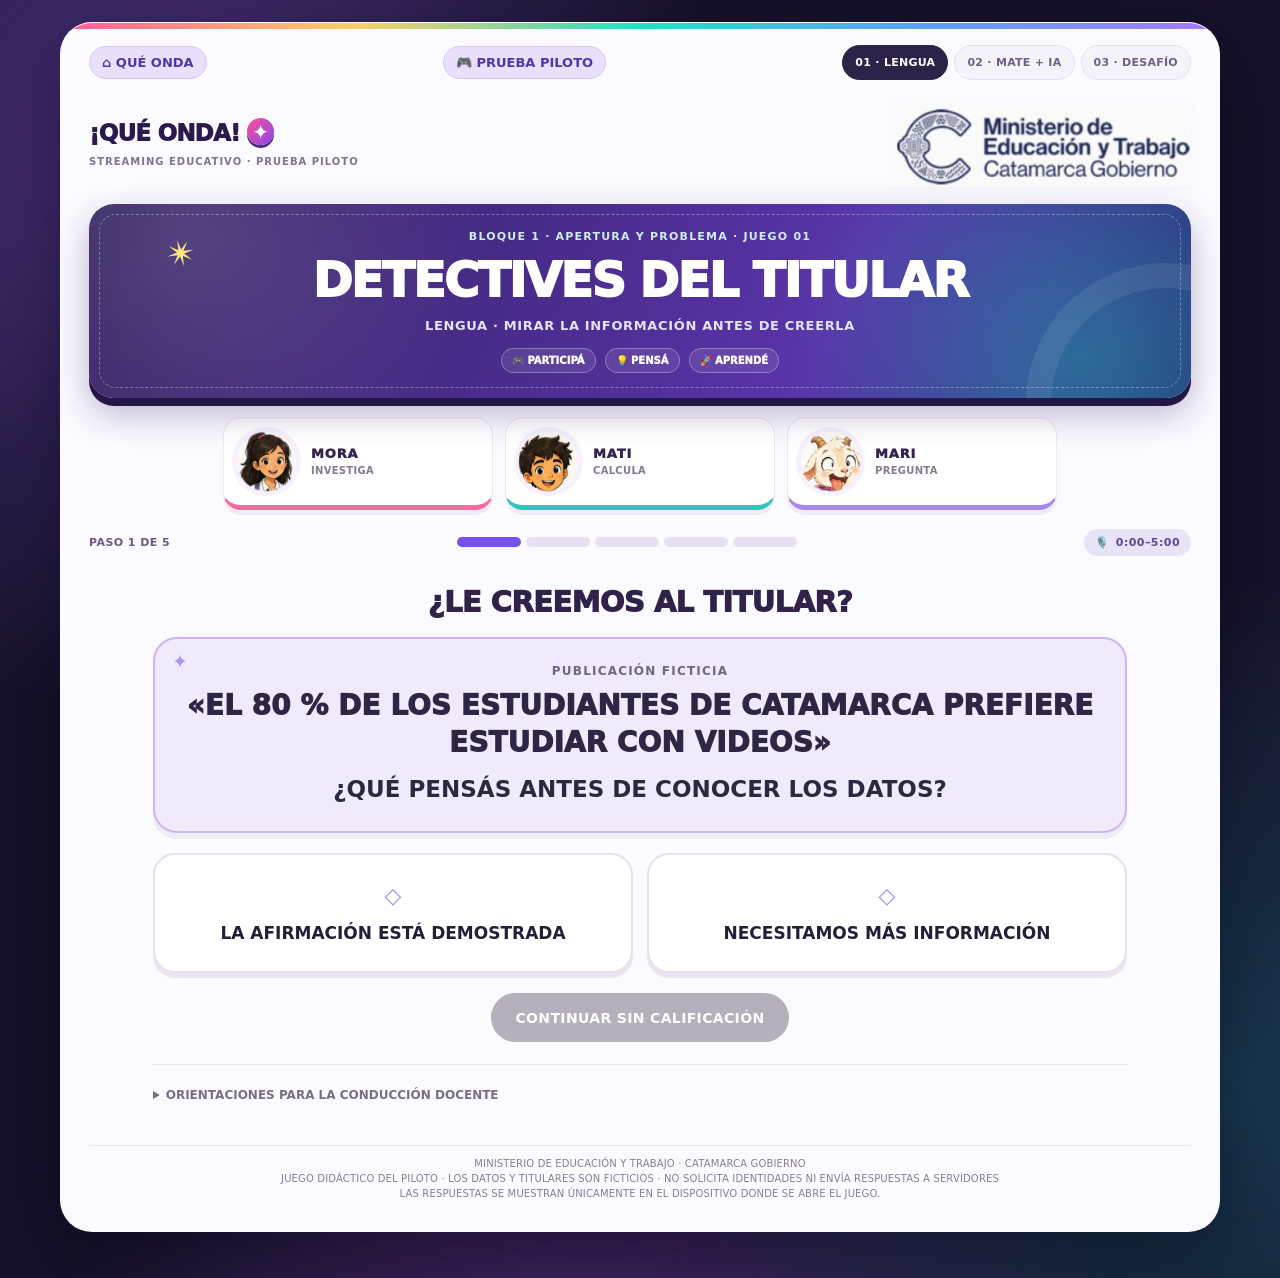
==== commit 219d9df9: "Qué Onda: modernizar identidad y enlaces del juego 1" ====
--- a/juego1/index.html
+++ b/juego1/index.html
@@ -2,27 +2,27 @@
 <html lang="es-AR">
 <head>
 <meta charset="utf-8"><meta name="viewport" content="width=device-width,initial-scale=1">
-<meta name="theme-color" content="#241638">
-<meta name="description" content="Juego interactivo del piloto interdisciplinario Catamarca Aprende +. Bloque 1 de 3.">
-<title>DETECTIVES DEL TITULAR | Catamarca Aprende +</title>
+<meta name="theme-color" content="#071734">
+<meta name="description" content="Juego interactivo del piloto interdisciplinario ¡Qué Onda! Streaming Educativo. Bloque 1 de 3.">
+<title>DETECTIVES DEL TITULAR | ¡Qué Onda! Streaming Educativo</title>
 <link rel="stylesheet" href="../assets/styles.css">
 </head>
 <body>
 <div class="shell game-shell juego1">
 <nav class="site-nav" aria-label="Navegación de los juegos">
-<a class="home-link" href="../index.html">⌂ INICIO</a>
+<a class="home-link" href="../index.html">⌂ QUÉ ONDA</a><a class="home-link" href="../piloto/index.html">🎮 PRUEBA PILOTO</a>
 <div class="block-nav"><a href="../juego1/index.html" aria-current="page">01 · LENGUA</a><a href="../juego2/index.html" >02 · MATE + IA</a><a href="../juego3/index.html" >03 · DESAFÍO</a></div>
 </nav>
-<div class="masthead"><div class="head-program"><div class="brand">CATAMARCA APRENDE <b>+</b></div><div class="pilot">PILOTO INTERDISCIPLINARIO · 30 MINUTOS</div></div><div class="institutional-lockup" aria-label="Ministerio de Educación y Trabajo, Gobierno de Catamarca"><img src="../assets/logo-ministerio-original.png" alt="Ministerio de Educación y Trabajo · Gobierno de Catamarca" width="264" height="76"></div></div>
+<div class="masthead"><div class="head-program"><div class="brand">¡QUÉ ONDA! <b>✦</b></div><div class="pilot">STREAMING EDUCATIVO · PRUEBA PILOTO</div></div><div class="institutional-lockup" aria-label="Ministerio de Educación y Trabajo, Gobierno de Catamarca"><img src="../assets/logo-ministerio-original.png" alt="Ministerio de Educación y Trabajo · Gobierno de Catamarca" width="264" height="76"></div></div>
 <header class="ribbon"><span class="ribbon-spark" aria-hidden="true">✴</span><div class="block">BLOQUE 1 · APERTURA Y PROBLEMA · JUEGO <span id="game-num">01</span></div><h1>DETECTIVES DEL TITULAR</h1><div class="sub">LENGUA · MIRAR LA INFORMACIÓN ANTES DE CREERLA</div><div class="game-hero-chips"><span>🎮 PARTICIPÁ</span><span>💡 PENSÁ</span><span>🚀 APRENDÉ</span></div></header>
-<div class="mascots" aria-label="Personajes institucionales: Mora, Mati y Mari">
+<div class="mascots" aria-label="Mora, Mati y La Cabra Mari">
 <div class="mascot mora"><img src="../assets/mora.png" alt="Mora, estudiante adolescente de Catamarca" width="78" height="78"><div><strong>MORA</strong><small>INVESTIGA</small></div></div>
 <div class="mascot mati"><img src="../assets/mati.png" alt="Mati, estudiante adolescente de Catamarca" width="78" height="78"><div><strong>MATI</strong><small>CALCULA</small></div></div>
 <div class="mascot mari"><img src="../assets/mari.png" alt="Mari, cabrita de Catamarca" width="78" height="78"><div><strong>MARI</strong><small>PREGUNTA</small></div></div>
 </div>
-<div class="meta"><span id="progress-label"></span><div class="track" id="track" aria-label="Progreso"></div><span class="timer">⏱ <span id="step-time"></span></span></div>
+<div class="meta"><span id="progress-label"></span><div class="track" id="track" aria-label="Progreso"></div><span class="timer">🎙️ <span id="step-time"></span></span></div>
 <main id="content" class="content" aria-live="polite"></main>
-<div class="footer">JUEGO DIDÁCTICO DEL PILOTO · LOS DATOS Y TITULARES SON FICTICIOS · NO SOLICITA IDENTIDADES NI ENVÍA RESPUESTAS A SERVIDORES<br>LAS RESPUESTAS SE MUESTRAN ÚNICAMENTE EN EL DISPOSITIVO DONDE SE ABRE EL JUEGO.</div>
+<div class="footer">MINISTERIO DE EDUCACIÓN Y TRABAJO · CATAMARCA GOBIERNO<br>JUEGO DIDÁCTICO DEL PILOTO · LOS DATOS Y TITULARES SON FICTICIOS · NO SOLICITA IDENTIDADES NI ENVÍA RESPUESTAS A SERVIDORES<br>LAS RESPUESTAS SE MUESTRAN ÚNICAMENTE EN EL DISPOSITIVO DONDE SE ABRE EL JUEGO.</div>
 </div>
 <script>const SETTINGS={"filename":"Juego_1_Detectives_del_Titular.html","gameNo":"01","block":"BLOQUE 1 · APERTURA Y PROBLEMA","timing":"0:00–10:00","title":"DETECTIVES DEL TITULAR","subtitle":"LENGUA · MIRAR LA INFORMACIÓN ANTES DE CREERLA","steps":[{"type":"poll","time":"0:00–5:00","title":"¿LE CREEMOS AL TITULAR?","lead":"PUBLICACIÓN FICTICIA","headline":"«EL 80 % DE LOS ESTUDIANTES DE CATAMARCA PREFIERE ESTUDIAR CON VIDEOS»","prompt":"¿QUÉ PENSÁS ANTES DE CONOCER LOS DATOS?","options":["LA AFIRMACIÓN ESTÁ DEMOSTRADA","NECESITAMOS MÁS INFORMACIÓN"],"feedback":"ESTA ES UNA OPINIÓN INICIAL, NO UNA PRUEBA. NO HAY RESPUESTA CALIFICADA EN ESTA PRIMERA ELECCIÓN.","teacher":"Invitar a participar sin solicitar nombres ni mostrar identidades. No indicar aún cuál opción es más razonable."},{"type":"single","time":"5:00–10:00","title":"¿QUÉ AFIRMA REALMENTE?","prompt":"¿QUÉ SOSTIENE EL TITULAR FICTICIO?","options":["QUE SE CONSULTÓ A SOLO DIEZ ESTUDIANTES","QUE EL 80 % DE TODOS LOS ESTUDIANTES DE CATAMARCA PREFIERE VIDEOS","QUE TODOS LOS ESTUDIANTES VEN VIDEOS TODOS LOS DÍAS"],"correct":1,"feedback":"EL TITULAR HACE UNA AFIRMACIÓN SOBRE TODOS LOS ESTUDIANTES DE CATAMARCA; TODAVÍA NO SABEMOS SI SUS DATOS ALCANZAN PARA SOSTENERLA.","teacher":"Preguntar a quiénes se refiere «los estudiantes de Catamarca» y qué significa afirmar algo sobre todos."},{"type":"multi","time":"5:00–10:00","title":"BUSCAMOS LO QUE FALTA","prompt":"SELECCIONÁ LOS DATOS QUE NECESITARÍAMOS PARA EVALUAR LA AFIRMACIÓN.","options":["QUIÉN HIZO LA CONSULTA","A CUÁNTAS PERSONAS PREGUNTARON","DÓNDE SE HIZO","CÓMO ELIGIERON A LAS PERSONAS","DE QUÉ COLOR ERA EL AFICHE","QUÉ TAMAÑO TENÍA EL TITULAR"],"correct":[0,1,2,3],"feedback":"IMPORTAN LA FUENTE, EL TAMAÑO DEL GRUPO, EL LUGAR Y CÓMO SE ELIGIÓ A LAS PERSONAS. EL DISEÑO DEL AFICHE NO DEMUESTRA LA AFIRMACIÓN.","teacher":"Retomar las cuatro preguntas del guion: quién, cuántos, dónde y si representa a todos o solo a quienes contestaron."},{"type":"reveal","time":"5:00–10:00","title":"SE REVELAN LOS DATOS","prompt":"ESTO ES LO QUE SABEMOS DEL EJEMPLO INVENTADO:","facts":[["10","ESTUDIANTES CONSULTADOS"],["8","RESPONDIERON «VIDEOS»"],["?","NO SABEMOS CÓMO SE ELIGIÓ EL GRUPO"]],"bottom":"UNA CONSULTA A DIEZ PERSONAS NO DEMUESTRA POR SÍ SOLA QUÉ PREFIEREN TODOS LOS ESTUDIANTES DE CATAMARCA.","teacher":"Diferenciar los datos disponibles de la conclusión excesiva del titular. Explicitar que los datos fueron inventados con fines didácticos."},{"type":"single","time":"5:00–10:00","title":"UNA CONCLUSIÓN RESPONSABLE","prompt":"¿QUÉ PODEMOS AFIRMAR CON ESTOS DATOS?","options":["OCHO DE LOS DIEZ ESTUDIANTES CONSULTADOS RESPONDIERON «VIDEOS»","EL 80 % DE TODOS LOS ESTUDIANTES DE CATAMARCA PREFIERE VIDEOS","EN TODAS LAS ESCUELAS LOS VIDEOS SON LA OPCIÓN FAVORITA"],"correct":0,"feedback":"LA FRASE RESPONSABLE HABLA DEL GRUPO QUE REALMENTE FUE CONSULTADO, SIN EXTENDERLO A TODA LA PROVINCIA.","teacher":"Cerrar preguntando: ¿qué cambia cuando decimos «de los diez consultados» en lugar de «de Catamarca»?"}]};</script><script src="../assets/game.js"></script>
 </body></html>
